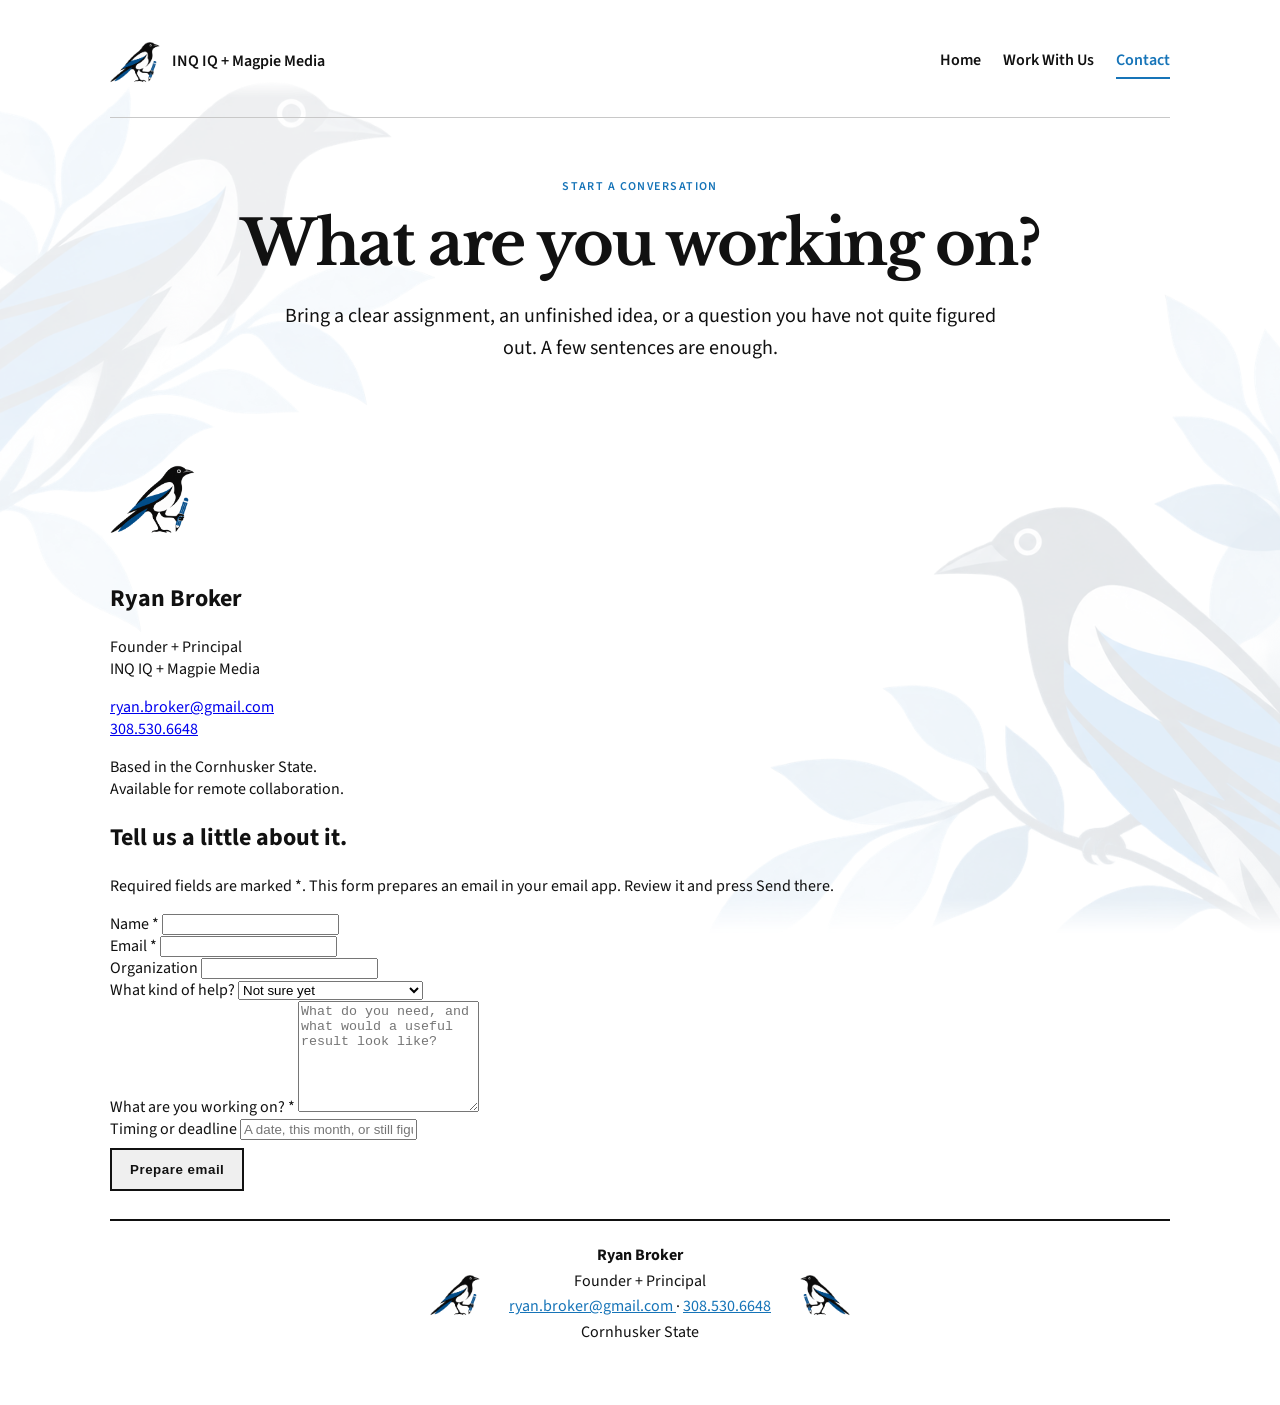
==== contact.html @ c631817b "Add contact.html for inquiry form and contact info" ====
<!doctype html>
<html lang="en">
<head>
  <meta charset="utf-8">
  <meta name="viewport" content="width=device-width, initial-scale=1">

  <title>Contact | INQ IQ + Magpie Media</title>

  <meta
    name="description"
    content="Start a conversation with Ryan Broker about strategy, writing, branding, websites, or project support."
  >

  <link rel="preconnect" href="https://fonts.googleapis.com">
  <link rel="preconnect" href="https://fonts.gstatic.com" crossorigin>

  <link
    href="https://fonts.googleapis.com/css2?family=Libre+Baskerville:wght@400;700&family=Source+Sans+3:wght@400;500;600&display=swap"
    rel="stylesheet"
  >

  <link rel="stylesheet" href="style.css?v=5">
</head>

<body>
  <img
    src="magpie-frame-corners.png"
    alt=""
    class="frame-art frame-art-corners"
    aria-hidden="true"
  >

  <main class="wrap">
    <header class="site-header">
      <a
        class="site-brand"
        href="index.html"
        aria-label="INQ IQ and Magpie Media home"
      >
        <img src="magpie-pencil.png.png" alt="" width="50">
        <span>INQ IQ + Magpie Media</span>
      </a>

      <nav class="site-nav" aria-label="Main navigation">
        <a href="index.html">Home</a>
        <a href="work-with-us.html">Work With Us</a>
        <a href="contact.html" aria-current="page">Contact</a>
      </nav>
    </header>

    <section class="inner-hero">
      <p class="page-eyebrow">START A CONVERSATION</p>

      <h1>What are you working on?</h1>

      <p class="inner-intro">
        Bring a clear assignment, an unfinished idea, or a question you
        have not quite figured out. A few sentences are enough.
      </p>
    </section>

    <section class="contact-page-grid" aria-label="Contact Ryan Broker">
      <aside class="contact-aside">
        <img
          src="magpie-pencil.png.png"
          alt=""
          class="contact-page-bird"
          width="85"
          aria-hidden="true"
        >

        <h2>Ryan Broker</h2>

        <p>
          Founder + Principal<br>
          INQ IQ + Magpie Media
        </p>

        <p>
          <a href="mailto:ryan.broker@gmail.com">
            ryan.broker@gmail.com
          </a><br>

          <a href="tel:+13085306648">308.530.6648</a>
        </p>

        <p class="contact-location">
          Based in the Cornhusker State.<br>
          Available for remote collaboration.
        </p>
      </aside>

      <div class="inquiry-panel">
        <h2>Tell us a little about it.</h2>

        <p id="form-instructions" class="form-note">
          Required fields are marked *. This form prepares an email
          in your email app. Review it and press Send there.
        </p>

        <form id="inquiry-form" aria-describedby="form-instructions">
          <div class="form-row">
            <div class="form-field">
              <label for="inquiry-name">Name *</label>

              <input
                id="inquiry-name"
                name="name"
                type="text"
                autocomplete="name"
                maxlength="150"
                required
              >
            </div>

            <div class="form-field">
              <label for="inquiry-email">Email *</label>

              <input
                id="inquiry-email"
                name="email"
                type="email"
                autocomplete="email"
                maxlength="254"
                required
              >
            </div>
          </div>

          <div class="form-field">
            <label for="inquiry-organization">Organization</label>

            <input
              id="inquiry-organization"
              name="organization"
              type="text"
              autocomplete="organization"
              maxlength="200"
            >
          </div>

          <div class="form-field">
            <label for="inquiry-interest">What kind of help?</label>

            <select id="inquiry-interest" name="interest">
              <option value="Not sure yet">Not sure yet</option>
              <option value="Branding or website">
                Branding or website
              </option>
              <option value="Writing, grant, or proposal">
                Writing, grant, or proposal
              </option>
              <option value="Strategy or problem solving">
                Strategy or problem solving
              </option>
              <option value="Ongoing support">Ongoing support</option>
              <option value="Something else">Something else</option>
            </select>
          </div>

          <div class="form-field">
            <label for="inquiry-message">What are you working on? *</label>

            <textarea
              id="inquiry-message"
              name="message"
              rows="7"
              maxlength="3000"
              placeholder="What do you need, and what would a useful result look like?"
              required
            ></textarea>
          </div>

          <div class="form-field">
            <label for="inquiry-deadline">Timing or deadline</label>

            <input
              id="inquiry-deadline"
              name="deadline"
              type="text"
              maxlength="200"
              placeholder="A date, this month, or still figuring it out"
            >
          </div>

          <button class="button" id="prepare-email" type="submit" disabled>
            Prepare email
          </button>

          <p id="form-status" class="form-note" role="status"></p>

          <noscript>
            <p>
              Please email
              <a href="mailto:ryan.broker@gmail.com">
                ryan.broker@gmail.com
              </a>
              directly to start a conversation.
            </p>
          </noscript>
        </form>
      </div>
    </section>

    <footer class="contact contact-with-magpies">
      <img
        src="magpie-pencil.png.png"
        alt=""
        class="contact-magpie contact-magpie-left"
        aria-hidden="true"
      >

      <div class="contact-info">
        <strong>Ryan Broker</strong><br>
        Founder + Principal<br>

        <a href="mailto:ryan.broker@gmail.com">
          ryan.broker@gmail.com
        </a>

        ·

        <a href="tel:+13085306648">308.530.6648</a><br>

        Cornhusker State
      </div>

      <img
        src="magpie-pencil.png.png"
        alt=""
        class="contact-magpie contact-magpie-right"
        aria-hidden="true"
      >
    </footer>
  </main>

  <script>
    const inquiryForm = document.getElementById("inquiry-form");

    inquiryForm.addEventListener("submit", function(event) {
      event.preventDefault();

      if (!inquiryForm.reportValidity()) return;

      const data = new FormData(inquiryForm);

      function value(name) {
        return String(data.get(name) || "").trim();
      }

      const subject = "Website inquiry: " + value("interest");

      const body = [
        "Name: " + value("name"),
        "Email: " + value("email"),
        "Organization: " + (value("organization") || "Not provided"),
        "Help needed: " + value("interest"),
        "Timing: " + (value("deadline") || "Not provided"),
        "",
        "What I am working on:",
        value("message")
      ].join("\n");

      document.getElementById("form-status").textContent =
        "Your email app has been requested. Review and send the message " +
        "there. If it does not open, email ryan.broker@gmail.com directly. " +
        "Your entries remain on this page.";

      window.location.href =
        "mailto:ryan.broker@gmail.com?subject=" +
        encodeURIComponent(subject) +
        "&body=" +
        encodeURIComponent(body);
    });

    document.getElementById("prepare-email").disabled = false;
  </script>
</body>
</html>
---- style.css ----
:root{
  --ink:#111;
  --blue:#1674b8;
  --green:#55a630;
  --paper:#f8f7f2;
  --line:#c8c8c8;
}

*{
  box-sizing:border-box;
}

body{
  margin:0;
  font-family:"Source Sans 3", Arial, sans-serif;
  background:var(--paper);
  color:var(--ink);
}

.wrap{
  max-width:1100px;
  margin:0 auto;
  padding:28px 20px 60px;
}

.hero{
  text-align:center;
  padding:24px 0 28px;
}

.hero h1{
  margin:0 0 10px;
  font-family:Georgia, "Times New Roman", serif;
  font-size:clamp(40px,8vw,86px);
  line-height:.95;
}

.hero p{
  font-family:"Source Sans 3", Arial, sans-serif;
  font-size:19px;
  font-weight:400;
  line-height:1.5;
  letter-spacing:0.01em;
  max-width:800px;
  margin:0 auto;
}

.brand-explainer{
  display:grid;
  grid-template-columns:1fr 1fr;
  gap:60px;
  max-width:950px;
  margin:45px auto 65px;
  align-items:start;
}

.brand-box{
  text-align:center;
}

.brand-box img{
  width:auto;
  max-width:100%;
  height:110px;
  object-fit:contain;
  display:block;
  margin:0 auto 22px;
}

.brand-box h2{
  margin:0 0 16px;
  font-family:"Libre Baskerville", Georgia, serif;
  font-size:27px;
  font-weight:700;
  line-height:1.18;
  letter-spacing:-0.02em;
}

.brand-box p{
  margin:0 auto;
  max-width:420px;
  font-family:"Source Sans 3", Arial, sans-serif;
  font-size:19px;
  font-weight:400;
  line-height:1.55;
  letter-spacing:0.005em;
}

.inqiq-explainer h2,
.inqiq-explainer p{
  color:var(--green);
}

.magpie-explainer h2,
.magpie-explainer p{
  color:var(--blue);
}

.magpie-explainer img {
  width: 100%;
  max-width: 450px;
  height: 110px;
  object-fit: contain;
}

@media (max-width: 780px) {
  .magpie-explainer img {
    height: 80px;
  }
}

.grid{
  display:grid;
  grid-template-columns:1fr 1fr;
  gap:24px;
  margin-top:28px;
}

.card{
  background:white;
  border:1px solid var(--line);
  padding:18px;
}

.card img{
  width:100%;
  height:auto;
  display:block;
  border:1px solid #e5e5e5;
}

.card h2{
  font-family:Georgia, "Times New Roman", serif;
  font-size:32px;
  margin:18px 0 8px;
}

.card p{
  font-size:16px;
  line-height:1.55;
}

.button{
  display:inline-block;
  margin-top:8px;
  padding:12px 18px;
  border:2px solid var(--ink);
  color:var(--ink);
  text-decoration:none;
  font-weight:700;
  letter-spacing:.04em;
}

.button:hover{
  background:var(--ink);
  color:white;
}

.contact{
  margin-top:28px;
  text-align:center;
}

.contact a{
  color:var(--blue);
}

@media (max-width:780px){
  .brand-explainer,
  .grid{
    grid-template-columns:1fr;
  }

  .brand-box img{
    height:80px;
  }
}
html,
body {
  background: #ffffff;
}

.wrap,
.hero,
.brand-explainer,
.grid,
.contact {
  background: transparent;
}

/* Decorative framing artwork */

/* Decorative magpie frame */

body{
  position:relative;
  overflow-x:hidden;
}

.wrap{
  position:relative;
  z-index:2;
}

.frame-art{
  position:absolute;
  pointer-events:none;
  user-select:none;
  z-index:1;
}

.frame-art-corners{
  width:100vw;
  height:auto;
  max-width:none;

  top:80px;
  left:50%;

  transform:translateX(-50%);

  opacity:0.30;

-webkit-mask-image:
  linear-gradient(
    to bottom,
    transparent 0%,
    black 2%,
    black 96%,
    transparent 100%
  );

  mask-image:
    linear-gradient(
      to bottom,
      transparent 0%,
      black 2%,
      black 96%,
      transparent 100%
    );
}
.contact-with-magpies{
  display:grid;
  grid-template-columns:60px auto 60px;
  align-items:center;
  justify-content:center;
  gap:10px;
  margin-top:28px;
  border-top:2px solid var(--ink);
  padding-top:22px;
  text-align:center;
}

.contact-info{
  min-width:300px;
  line-height:1.6;
}

.contact-magpie{
  width:50px;
  height:auto;
  display:block;
  pointer-events:none;
  user-select:none;
}

.contact-magpie-left{
  justify-self:end;
  transform:none;
}

.contact-magpie-right{
  justify-self:start;
  transform:scaleX(-1);
}
.flyer-image {
  cursor: zoom-in;
}

.flyer-image:hover {
  opacity: 0.92;
}

.lightbox {
  position: fixed;
  inset: 0;
  background: rgba(0, 0, 0, 0.90);
  display: none;
  overflow-y: auto;
  overflow-x: hidden;
  z-index: 9999;
  padding: 60px 20px;
  box-sizing: border-box;
}

.lightbox.active {
  display: block;
}

.lightbox img {
  display: block;
  width: 1100px;
  max-width: 94vw;
  height: auto;
  max-height: none;
  margin: 0 auto;
  background: white;
  box-shadow: 0 15px 60px rgba(0, 0, 0, 0.5);
}

.lightbox-close {
  position: fixed;
  top: 15px;
  right: 25px;
  border: none;
  background: transparent;
  color: white;
  font-size: 50px;
  line-height: 1;
  cursor: pointer;
  z-index: 10000;
}

.no-scroll {
  overflow: hidden;
}
.portfolio {
  margin: 28px 0 44px;
  padding: 24px 0;
  border-top: 1px solid #c8c8c8;
  border-bottom: 1px solid #c8c8c8;
  font-family: "Source Sans 3", Arial, sans-serif;
}

.portfolio-heading {
  display: flex;
  justify-content: space-between;
  align-items: center;
  gap: 20px;
  margin-bottom: 18px;
}

.portfolio-heading h2 {
  margin: 0 0 6px;
  font-family: "Source Sans 3", Arial, sans-serif;
  font-size: 18px;
  font-weight: 600;
  letter-spacing: .12em;
}

.portfolio-heading p {
  margin: 0;
  font-size: 15px;
  color: #555;
}

.portfolio-controls {
  display: flex;
  flex-shrink: 0;
  gap: 8px;
}

.portfolio-controls button {
  width: 42px;
  height: 42px;
  padding: 0;
  border: 1px solid #bbb;
  border-radius: 50%;
  background: white;
  color: #111;
  font-size: 22px;
  cursor: pointer;
}

.portfolio-controls button:hover {
  border-color: #1674b8;
  color: #1674b8;
}

.portfolio-track {
  display: flex;
  gap: 20px;
  overflow-x: auto;
  padding: 4px 2px 16px;
  scroll-snap-type: x mandatory;
  scrollbar-width: thin;
  scrollbar-color: #1674b8 #e6e6e6;
}

.portfolio-item {
  flex: 0 0 270px;
  min-width: 0;
  padding: 0;
  border: 0;
  background: transparent;
  color: #111;
  text-align: left;
  font-family: inherit;
  cursor: zoom-in;
  scroll-snap-align: start;
}

.portfolio-item img {
  display: block;
  width: 100%;
  height: 190px;
  object-fit: contain;
  background: #eceeef;
  border: 1px solid #ddd;
  border-radius: 6px;
}

.portfolio-item:hover img {
  border-color: #1674b8;
}

.portfolio-item span {
  display: block;
  margin-top: 12px;
  color: #1674b8;
  font-size: 11px;
  font-weight: 600;
  letter-spacing: .1em;
}

.portfolio-item strong {
  display: block;
  margin-top: 4px;
  font-size: 19px;
  font-weight: 600;
}

.portfolio-note {
  margin: 10px 0 0;
  font-size: 12px;
  color: #666;
}

.portfolio button:focus-visible,
.portfolio-track:focus-visible {
  outline: 3px solid #1674b8;
  outline-offset: 3px;
}

@media (max-width: 600px) {
  .portfolio-heading {
    align-items: flex-start;
  }

  .portfolio-heading h2 {
    font-size: 15px;
  }

  .portfolio-heading p {
    font-size: 13px;
  }

  .portfolio-item {
    flex-basis: 80vw;
    max-width: 300px;
  }
}
/* Gallery scrolling */

.portfolio-track {
  display: flex;
  gap: 20px;
  overflow-x: auto;
  min-width: 0;
  scroll-snap-type: x mandatory;
}

.portfolio-item {
  flex-shrink: 0;
}

.portfolio-controls button {
  cursor: pointer;
}

/* Enlarged gallery and navigation arrows */

body.no-scroll {
  overflow: hidden;
}

#lightbox {
  position: fixed;
  inset: 0;
  z-index: 9999;
  display: none;
  align-items: center;
  justify-content: center;
  padding: 60px 85px 80px;
  background: rgba(0, 0, 0, 0.94);
}

#lightbox.active {
  display: flex;
}

#lightbox-image {
  display: block;
  width: auto;
  height: auto;
  max-width: 100%;
  max-height: 100%;
  object-fit: contain;
}

#lightbox .lightbox-close {
  position: absolute;
  top: 16px;
  right: 22px;
  width: 48px;
  height: 48px;
  padding: 0;
  border: 0;
  background: transparent;
  color: white;
  font-size: 40px;
  line-height: 1;
  cursor: pointer;
}

#lightbox .lightbox-arrow {
  position: absolute;
  top: 50%;
  transform: translateY(-50%);
  display: grid;
  place-items: center;
  width: 52px;
  height: 52px;
  padding: 0;
  border: 1px solid rgba(255, 255, 255, 0.5);
  border-radius: 50%;
  background: rgba(0, 0, 0, 0.5);
  color: white;
  font-size: 28px;
  cursor: pointer;
}

#lightbox .lightbox-arrow:hover {
  background: rgba(255, 255, 255, 0.18);
}

#lightbox .lightbox-prev {
  left: 18px;
}

#lightbox .lightbox-next {
  right: 18px;
}

#lightbox button[hidden] {
  display: none;
}

#lightbox button:focus-visible {
  outline: 3px solid white;
  outline-offset: 4px;
}

#lightbox-caption {
  position: absolute;
  bottom: 18px;
  left: 70px;
  right: 70px;
  margin: 0;
  color: white;
  text-align: center;
  font-family: "Source Sans 3", Arial, sans-serif;
  font-size: 16px;
}

@media (max-width: 600px) {
  #lightbox {
    padding: 65px 52px 90px;
  }

  #lightbox .lightbox-arrow {
    width: 38px;
    height: 38px;
    font-size: 23px;
  }

  #lightbox .lightbox-prev {
    left: 7px;
  }

  #lightbox .lightbox-next {
    right: 7px;
  }

  #lightbox-caption {
    left: 20px;
    right: 20px;
    font-size: 14px;
  }
}
/* Bird beside Magpie Media Mockups */

.portfolio-brand {
  display: flex;
  align-items: center;
  gap: 14px;
  min-width: 0;
}

.portfolio-brand .portfolio-magpie {
  display: block;
  width: 50px;
  max-width: 50px;
  height: auto;
  flex: 0 0 50px;
  object-fit: contain;
}

#portfolio-title {
  text-transform: none;
}
/* Larger Magpie Media logo */

.brand-box.magpie-explainer img {
  width: 100%;
  max-width: 100%;
  height: 180px;
  object-fit: contain;
  margin: -35px auto 22px;
}

@media (max-width: 780px) {
  .brand-box.magpie-explainer img {
    height: 150px;
    margin: 0 auto 22px;
  }
}
/* Open flyers wider and allow vertical scrolling */

#lightbox.flyer-view.active {
  display: block;
  overflow-y: auto;
  padding: 65px 20px 30px;
}

#lightbox.flyer-view #lightbox-image {
  width: 1100px;
  max-width: 100%;
  height: auto;
  max-height: none;
  margin: 0 auto;
}

#lightbox.flyer-view .lightbox-close {
  position: fixed;
}

#lightbox.flyer-view #lightbox-caption {
  position: static;
  margin: 20px auto 0;
}
/* Let enlarged images grow and scroll instead of shrinking */

#lightbox.active {
  display: block;
  overflow: auto;
  padding: 65px 20px 30px;
}

#lightbox #lightbox-image {
  width: 1100px;
  max-width: none;
  height: auto;
  max-height: none;
  margin: 0 auto;
}

#lightbox .lightbox-close {
  position: fixed;
}

#lightbox #lightbox-caption {
  position: static;
  margin: 20px auto 0;
}

#lightbox .lightbox-arrow {
  position: fixed;
}
/* Contact button beneath the opening paragraph */

.hero .hero-contact {
  margin-top: 24px;
}

/* Introduction above the contact information */

.about-ryan {
  max-width: 800px;
  margin: 48px auto 36px;
  padding: 28px 0 0;
  border-top: 1px solid var(--line);
  text-align: left;
}

.about-ryan h2 {
  margin: 0 0 16px;
  font-family: "Libre Baskerville", Georgia, serif;
  font-size: clamp(26px, 4vw, 34px);
  line-height: 1.2;
}

.about-ryan p {
  margin: 0 0 16px;
  font-size: 19px;
  line-height: 1.6;
}

.about-ryan p:last-child {
  margin-bottom: 0;
}
/* Bird loading screen */

#site-loader {
  position: fixed;
  inset: 0;
  z-index: 20000;
  display: grid;
  place-items: center;
  background: white;
  opacity: 1;
  transition: opacity 0.4s ease;
}

#site-loader img {
  display: block;
  width: 100px;
  height: auto;
}

#site-loader.is-loaded {
  opacity: 0;
  pointer-events: none;
}

@media (prefers-reduced-motion: reduce) {
  #site-loader {
    transition: none;
  }
}
/* Navigation shared across all pages */

.site-header {
  display: flex;
  align-items: center;
  justify-content: space-between;
  gap: 24px;
  padding-bottom: 22px;
  margin-bottom: 20px;
  border-bottom: 1px solid var(--line);
}

.site-brand {
  display: flex;
  align-items: center;
  gap: 12px;
  color: var(--ink);
  text-decoration: none;
  font-size: 16px;
  font-weight: 600;
}

.site-brand img {
  display: block;
  width: 50px;
  max-width: 50px;
  height: auto;
  flex: 0 0 50px;
}

.site-nav {
  display: flex;
  flex-wrap: wrap;
  gap: 22px;
}

.site-nav a {
  padding: 6px 0;
  color: var(--ink);
  text-decoration: none;
  font-size: 16px;
  font-weight: 600;
  border-bottom: 2px solid transparent;
}

.site-nav a:hover,
.site-nav a[aria-current="page"] {
  color: var(--blue);
  border-bottom-color: var(--blue);
}

/* Page introduction */

.inner-hero {
  max-width: 900px;
  margin: 0 auto;
  padding: 40px 0 54px;
  text-align: center;
}

.page-eyebrow {
  margin: 0 0 14px;
  color: var(--blue);
  font-size: 12px;
  font-weight: 600;
  letter-spacing: 0.12em;
}

.inner-hero h1 {
  margin: 0 0 22px;
  font-family: "Libre Baskerville", Georgia, serif;
  font-size: clamp(34px, 5.5vw, 62px);
  line-height: 1.12;
  letter-spacing: -0.035em;
}

.inner-intro {
  max-width: 720px;
  margin: 0 auto 24px;
  font-size: 20px;
  line-height: 1.6;
}

/* Section headings and foreground birds */

.service-section,
.process-section,
.engagement-section {
  padding: 36px 0;
  border-top: 1px solid var(--line);
}

.section-heading-with-bird {
  display: flex;
  align-items: center;
  gap: 16px;
  margin-bottom: 26px;
}

.section-bird {
  display: block;
  width: 50px;
  max-width: 50px;
  height: auto;
  flex: 0 0 50px;
}

.service-section h2,
.process-section h2,
.engagement-section h2,
.page-cta h2 {
  margin: 0 0 16px;
  font-family: "Libre Baskerville", Georgia, serif;
  font-size: clamp(25px, 3.5vw, 34px);
  line-height: 1.25;
}

.section-heading-with-bird h2 {
  margin: 0;
}

/* What can you bring us? */

.assignment-grid {
  display: grid;
  grid-template-columns: repeat(3, minmax(0, 1fr));
  gap: 24px;
}

.assignment-card {
  padding: 26px;
  border: 1px solid var(--line);
  background: rgba(255, 255, 255, 0.95);
}

.assignment-card h3,
.process-grid h3,
.engagement-grid h3 {
  margin: 0 0 14px;
  font-family: "Libre Baskerville", Georgia, serif;
  font-size: 22px;
  line-height: 1.35;
}

.assignment-card p,
.assignment-card li,
.process-grid p,
.engagement-grid p {
  font-size: 17px;
  line-height: 1.6;
}

.assignment-card ul {
  padding-left: 20px;
  margin: 18px 0;
}

.assignment-card li {
  margin-bottom: 7px;
}

.assignment-card .page-eyebrow {
  font-size: 12px;
  line-height: 1.5;
}

.assignment-card .service-brand-label {
  margin: 24px 0 0;
  color: var(--blue);
  font-size: 11px;
  font-weight: 600;
  letter-spacing: 0.09em;
}

/* How we work */

.section-intro {
  margin: 0 0 28px;
  font-size: 19px;
  line-height: 1.6;
}

.process-grid {
  display: grid;
  grid-template-columns: repeat(3, minmax(0, 1fr));
  gap: 24px;
  list-style: none;
  padding: 0;
  margin: 0;
}

.process-grid li {
  padding: 24px;
  background: rgba(255, 255, 255, 0.95);
  border-left: 3px solid var(--blue);
}

.process-number {
  display: block;
  margin-bottom: 16px;
  color: var(--blue);
  font-size: 28px;
  font-weight: 600;
}

.process-grid p,
.engagement-grid p {
  margin: 0;
}

/* Project and ongoing support options */

.engagement-grid {
  display: grid;
  grid-template-columns: repeat(2, minmax(0, 1fr));
  gap: 36px;
}

.engagement-grid article {
  padding: 20px;
  background: rgba(255, 255, 255, 0.95);
}

/* Closing invitation */

.page-cta {
  padding: 40px 20px;
  margin: 20px 0 40px;
  border: 1px solid var(--line);
  background: rgba(255, 255, 255, 0.95);
  text-align: center;
}

.page-cta .section-bird {
  margin: 0 auto 18px;
}

.page-cta p {
  font-size: 19px;
  line-height: 1.6;
}

/* Keyboard focus */

.site-header a:focus-visible,
.page-cta a:focus-visible,
.inner-hero a:focus-visible {
  outline: 3px solid var(--blue);
  outline-offset: 4px;
}

/* Tablet and mobile layouts */

@media (max-width: 780px) {
  .site-header {
    flex-direction: column;
    align-items: flex-start;
    gap: 16px;
  }

  .site-nav {
    gap: 20px;
  }

  .inner-hero {
    padding: 25px 0 36px;
  }

  .assignment-grid,
  .process-grid,
  .engagement-grid {
    grid-template-columns: 1fr;
  }
}

@media (max-width: 480px) {
  .assignment-card,
  .process-grid li {
    padding: 20px;
  }

  .contact-with-magpies {
    grid-template-columns: 35px minmax(0, 1fr) 35px;
    gap: 8px;
  }

  .contact-with-magpies .contact-info {
    min-width: 0;
    overflow-wrap: anywhere;
  }

  .contact-with-magpies .contact-magpie {
    width: 35px;
  }
}
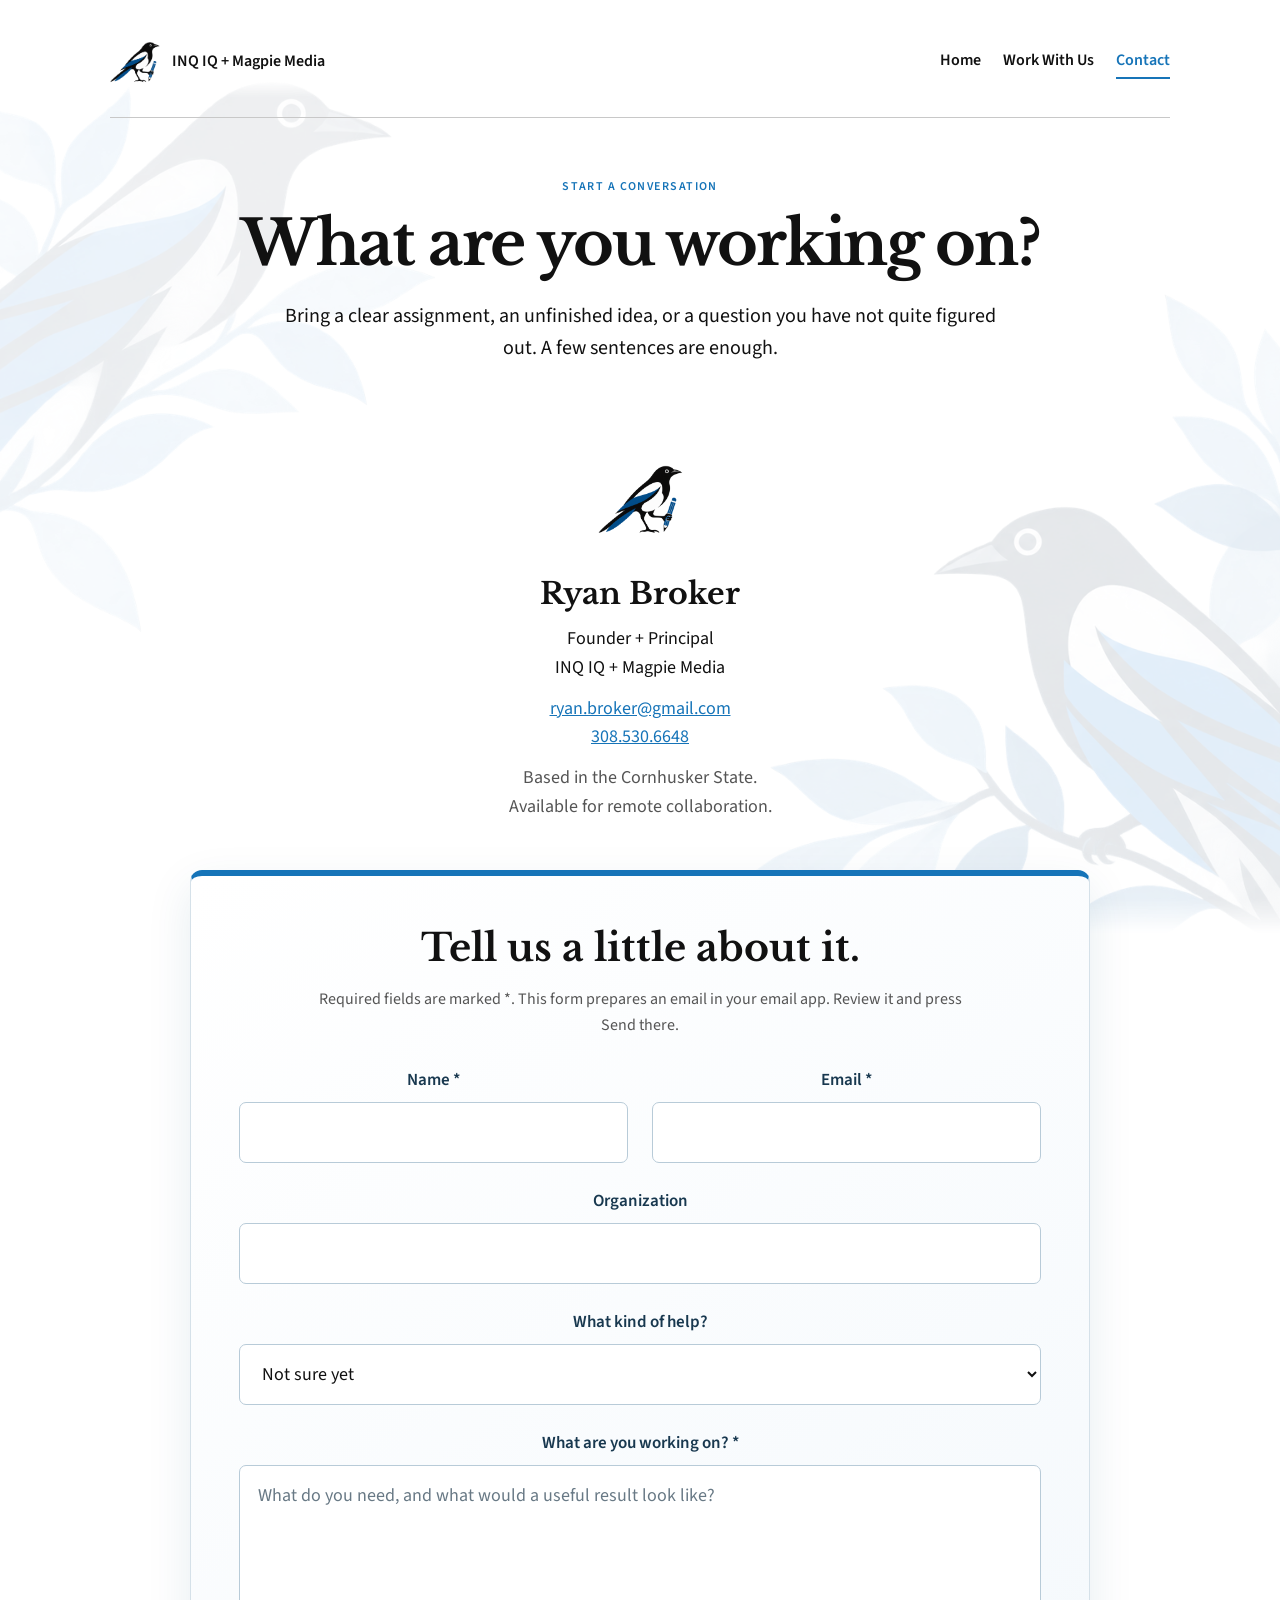
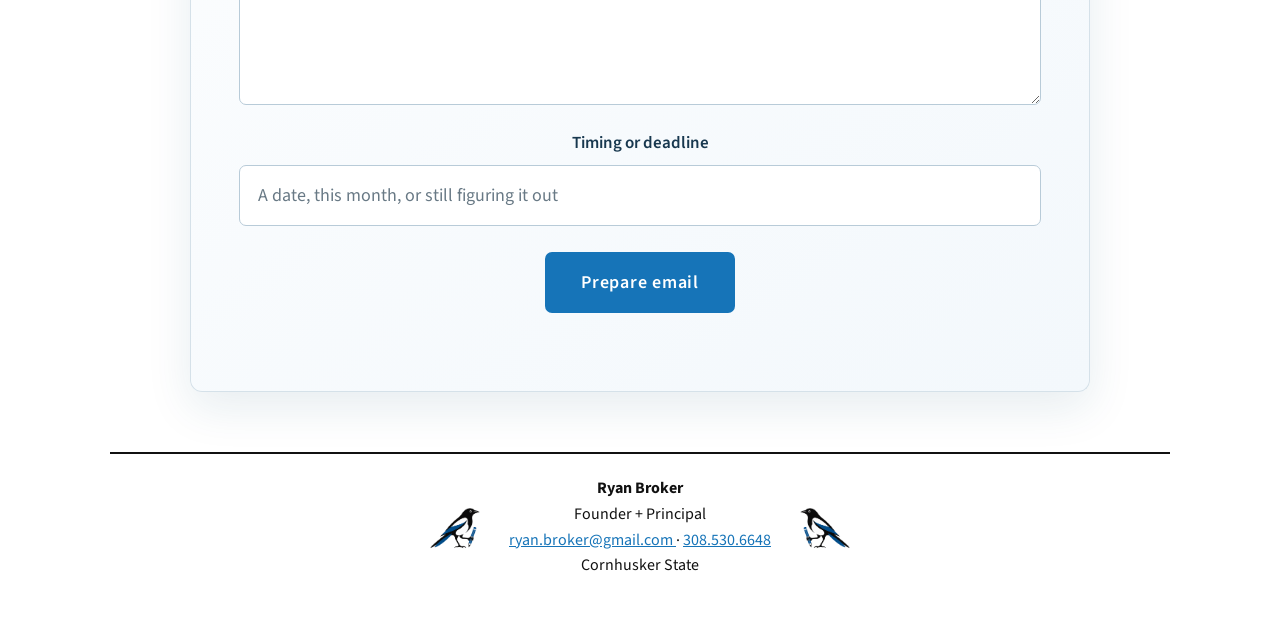
==== commit 9da48ec0: "Update stylesheet version in contact.html" ====
--- a/contact.html
+++ b/contact.html
@@ -19,7 +19,7 @@
     rel="stylesheet"
   >
 
-  <link rel="stylesheet" href="style.css?v=5">
+  <link rel="stylesheet" href="style.css?v=6">
 </head>
 
 <body>
--- a/style.css
+++ b/style.css
@@ -1043,3 +1043,359 @@
     width: 35px;
   }
 }
+/* Contact page layout */
+
+.contact-page-grid {
+  display: grid;
+  grid-template-columns: minmax(0, 1fr) minmax(0, 2fr);
+  gap: 48px;
+  margin-bottom: 50px;
+  align-items: start;
+}
+
+.contact-aside {
+  padding-top: 20px;
+}
+
+.contact-page-bird {
+  display: block;
+  width: 85px;
+  max-width: 85px;
+  height: auto;
+  margin-bottom: 24px;
+}
+
+.contact-page-grid h2 {
+  margin: 0 0 16px;
+  font-family: "Libre Baskerville", Georgia, serif;
+  font-size: clamp(25px, 3.5vw, 32px);
+  line-height: 1.25;
+}
+
+.contact-aside h2 {
+  font-size: 26px;
+}
+
+.contact-aside p {
+  font-size: 18px;
+  line-height: 1.65;
+}
+
+.contact-aside a {
+  color: var(--blue);
+  overflow-wrap: anywhere;
+}
+
+.contact-location {
+  color: #555;
+}
+
+/* Form */
+
+.inquiry-panel {
+  padding: 30px;
+  border: 1px solid var(--line);
+  background: rgba(255, 255, 255, 0.97);
+}
+
+.form-note {
+  margin: 0 0 24px;
+  color: #555;
+  font-size: 15px;
+  line-height: 1.5;
+}
+
+.form-row {
+  display: grid;
+  grid-template-columns: repeat(2, minmax(0, 1fr));
+  gap: 18px;
+}
+
+.form-field {
+  margin-bottom: 20px;
+}
+
+.form-field label {
+  display: block;
+  margin-bottom: 8px;
+  font-size: 16px;
+  font-weight: 600;
+}
+
+.form-field input,
+.form-field select,
+.form-field textarea {
+  display: block;
+  width: 100%;
+  min-width: 0;
+  padding: 12px;
+  border: 1px solid #aaa;
+  border-radius: 0;
+  background: white;
+  color: var(--ink);
+  font: inherit;
+  font-size: 17px;
+}
+
+.form-field textarea {
+  resize: vertical;
+  min-height: 170px;
+}
+
+.form-field input:focus,
+.form-field select:focus,
+.form-field textarea:focus {
+  outline: 2px solid var(--blue);
+  outline-offset: 2px;
+}
+
+.inquiry-panel .button {
+  background: white;
+  font: inherit;
+  font-weight: 600;
+  cursor: pointer;
+}
+
+.inquiry-panel .button:hover {
+  background: var(--ink);
+  color: white;
+}
+
+.inquiry-panel .button:focus-visible {
+  outline: 3px solid var(--blue);
+  outline-offset: 4px;
+}
+
+.inquiry-panel .button:disabled {
+  opacity: 0.5;
+  cursor: default;
+}
+
+#form-status:not(:empty) {
+  margin: 20px 0 0;
+}
+
+/* Mobile contact layout */
+
+@media (max-width: 780px) {
+  .contact-page-grid {
+    grid-template-columns: 1fr;
+    gap: 24px;
+  }
+
+  .contact-aside {
+    padding-top: 0;
+  }
+
+  .inquiry-panel {
+    padding: 22px;
+  }
+}
+
+@media (max-width: 480px) {
+  .form-row {
+    grid-template-columns: 1fr;
+    gap: 0;
+  }
+}
+/* Centered contact page */
+
+.contact-page-grid {
+  display: flex;
+  flex-direction: column;
+  align-items: center;
+  gap: 36px;
+  width: 100%;
+  margin: 0 auto 60px;
+}
+
+.contact-aside {
+  width: 100%;
+  padding: 0;
+  text-align: center;
+}
+
+.contact-page-bird {
+  display: block;
+  width: 85px;
+  max-width: 85px;
+  height: auto;
+  margin: 0 auto 20px;
+}
+
+.contact-aside h2 {
+  margin: 0 0 12px;
+  font-family: "Libre Baskerville", Georgia, serif;
+  font-size: 30px;
+}
+
+.contact-aside p {
+  margin: 12px 0;
+  font-size: 18px;
+  line-height: 1.6;
+}
+
+.contact-aside a {
+  color: var(--blue);
+  overflow-wrap: anywhere;
+}
+
+.contact-location {
+  color: #555;
+}
+
+/* Larger form panel */
+
+.inquiry-panel {
+  width: 100%;
+  max-width: 900px;
+  padding: 48px;
+  border: 1px solid #d5e1e9;
+  border-top: 6px solid var(--blue);
+  border-radius: 12px;
+  background: linear-gradient(145deg, #ffffff, #f3f8fc);
+  box-shadow: 0 16px 45px rgba(22, 74, 110, 0.1);
+}
+
+.inquiry-panel h2 {
+  margin: 0 0 16px;
+  text-align: center;
+  font-family: "Libre Baskerville", Georgia, serif;
+  font-size: clamp(27px, 4vw, 38px);
+  line-height: 1.25;
+}
+
+.inquiry-panel .form-note {
+  max-width: 650px;
+  margin: 0 auto 30px;
+  text-align: center;
+  color: #555;
+  font-size: 16px;
+  line-height: 1.6;
+}
+
+/* Form fields */
+
+.inquiry-panel .form-row {
+  display: grid;
+  grid-template-columns: repeat(2, minmax(0, 1fr));
+  gap: 24px;
+}
+
+.inquiry-panel .form-field {
+  margin-bottom: 26px;
+}
+
+.inquiry-panel label {
+  display: block;
+  margin-bottom: 10px;
+  text-align: center;
+  color: #18384f;
+  font-size: 17px;
+  font-weight: 600;
+}
+
+.inquiry-panel input,
+.inquiry-panel select,
+.inquiry-panel textarea {
+  display: block;
+  width: 100%;
+  min-width: 0;
+  padding: 16px 18px;
+  border: 1px solid #b8cbd8;
+  border-radius: 7px;
+  background: white;
+  color: var(--ink);
+  font-family: "Source Sans 3", Arial, sans-serif;
+  font-size: 18px;
+  line-height: 1.5;
+  transition: border-color 0.2s, box-shadow 0.2s;
+}
+
+.inquiry-panel input,
+.inquiry-panel select {
+  min-height: 58px;
+}
+
+.inquiry-panel textarea {
+  min-height: 240px;
+  resize: vertical;
+}
+
+.inquiry-panel input::placeholder,
+.inquiry-panel textarea::placeholder {
+  color: #687985;
+}
+
+.inquiry-panel input:focus,
+.inquiry-panel select:focus,
+.inquiry-panel textarea:focus {
+  border-color: var(--blue);
+  outline: 2px solid var(--blue);
+  outline-offset: 2px;
+  box-shadow: 0 0 0 5px rgba(22, 116, 184, 0.08);
+}
+
+/* Centered blue button */
+
+.inquiry-panel .button {
+  display: block;
+  width: fit-content;
+  max-width: 100%;
+  min-height: 58px;
+  margin: 8px auto 0;
+  padding: 16px 34px;
+  border: 2px solid var(--blue);
+  border-radius: 7px;
+  background: var(--blue);
+  color: white;
+  font-family: "Source Sans 3", Arial, sans-serif;
+  font-size: 18px;
+  font-weight: 600;
+  cursor: pointer;
+}
+
+.inquiry-panel .button:hover {
+  border-color: #105887;
+  background: #105887;
+  color: white;
+}
+
+.inquiry-panel .button:focus-visible {
+  outline: 3px solid var(--blue);
+  outline-offset: 4px;
+}
+
+.inquiry-panel .button:disabled {
+  opacity: 0.5;
+  cursor: default;
+}
+
+.inquiry-panel #form-status:not(:empty) {
+  margin: 24px auto 0;
+}
+
+/* Smaller screens */
+
+@media (max-width: 600px) {
+  .inquiry-panel {
+    padding: 28px 20px;
+  }
+
+  .inquiry-panel .form-row {
+    grid-template-columns: 1fr;
+    gap: 0;
+  }
+
+  .inquiry-panel textarea {
+    min-height: 200px;
+  }
+}
+
+@media (prefers-reduced-motion: reduce) {
+  .inquiry-panel input,
+  .inquiry-panel select,
+  .inquiry-panel textarea {
+    transition: none;
+  }
+}
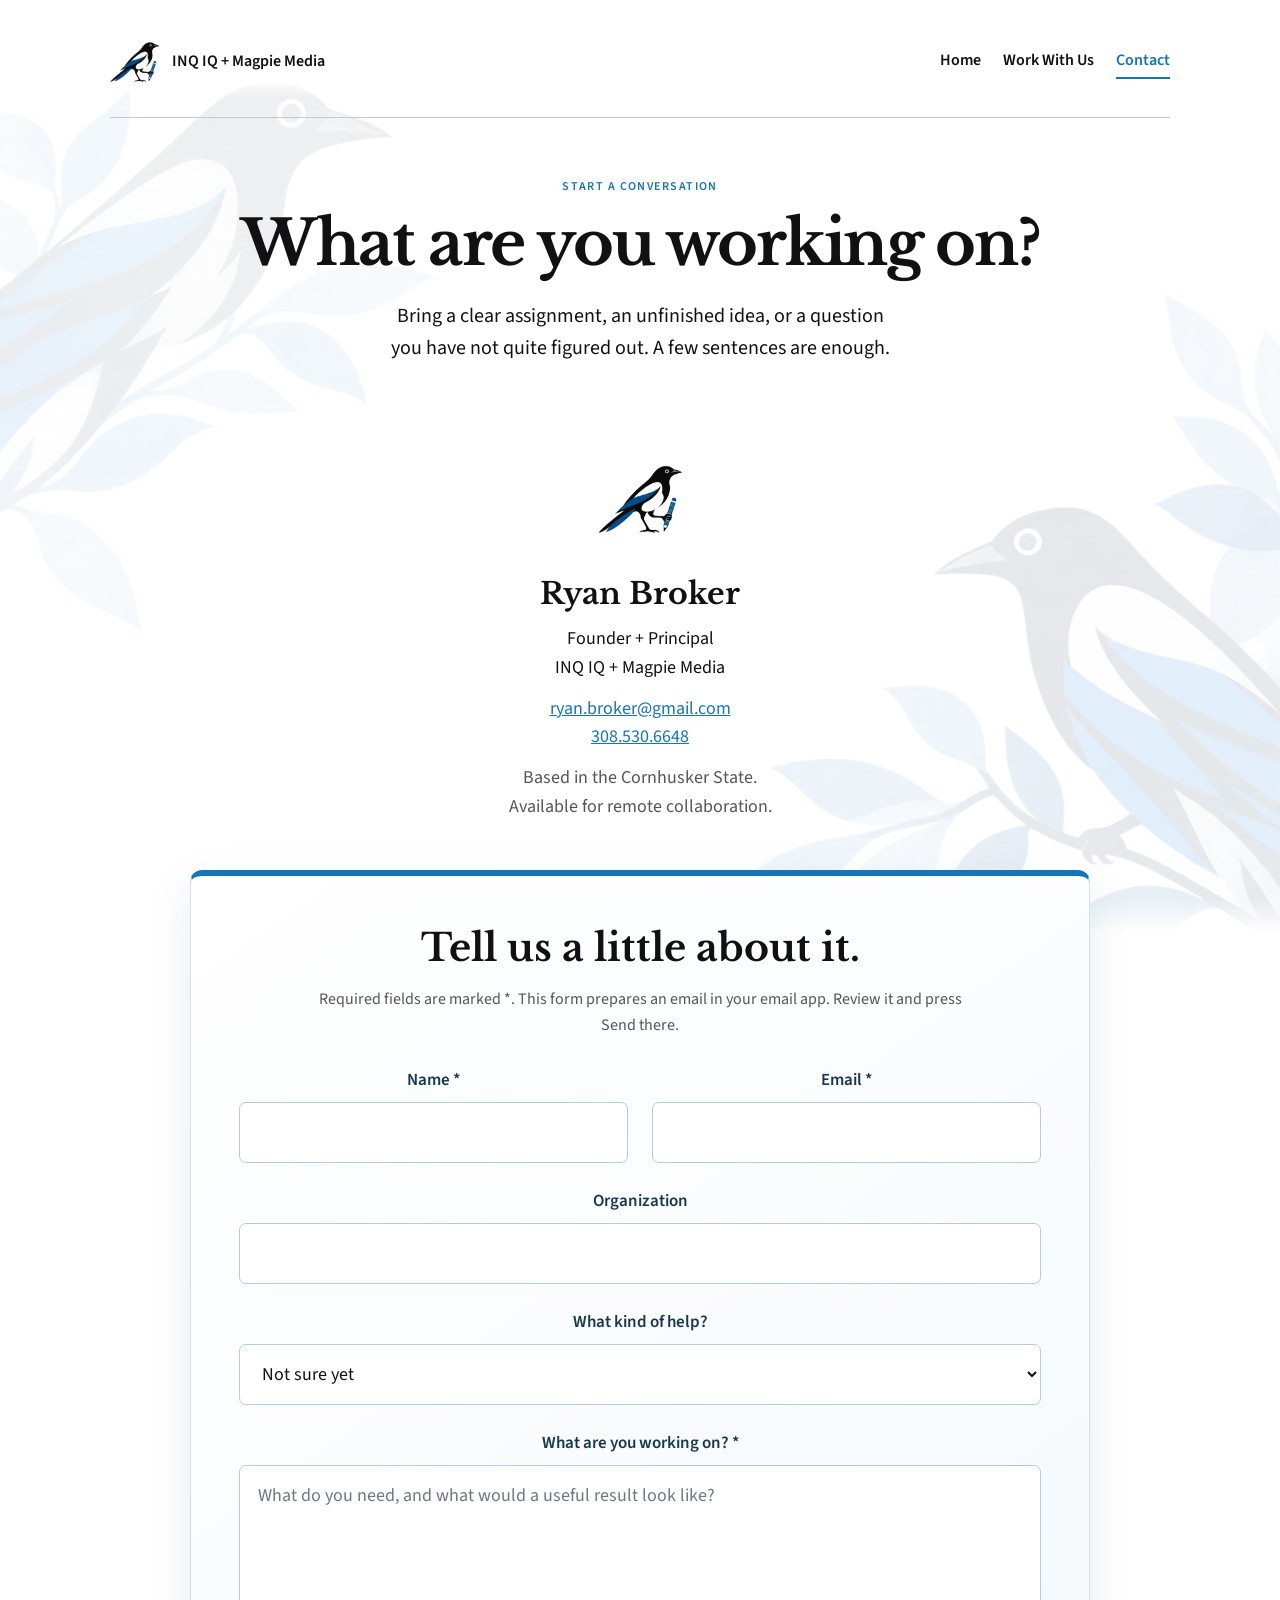
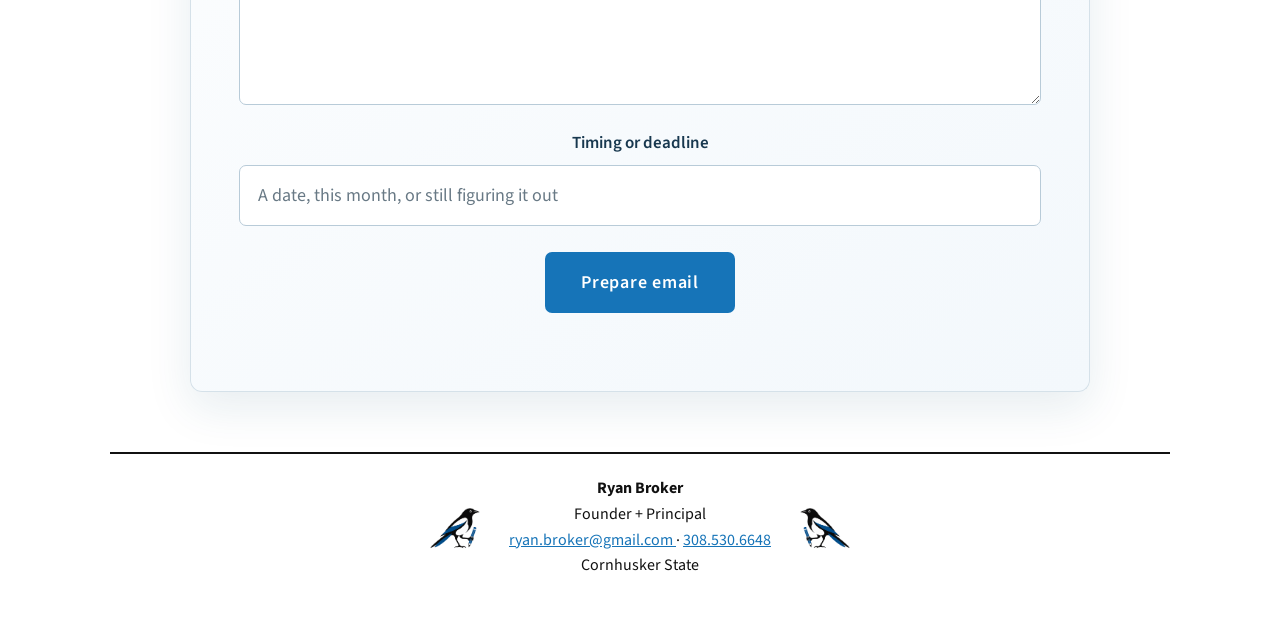
==== commit 1a50e5c9: "Update contact.html" ====
--- a/contact.html
+++ b/contact.html
@@ -54,7 +54,7 @@
       <h1>What are you working on?</h1>
 
       <p class="inner-intro">
-        Bring a clear assignment, an unfinished idea, or a question you
+        Bring a clear assignment, an unfinished idea, or a question<br> you
         have not quite figured out. A few sentences are enough.
       </p>
     </section>
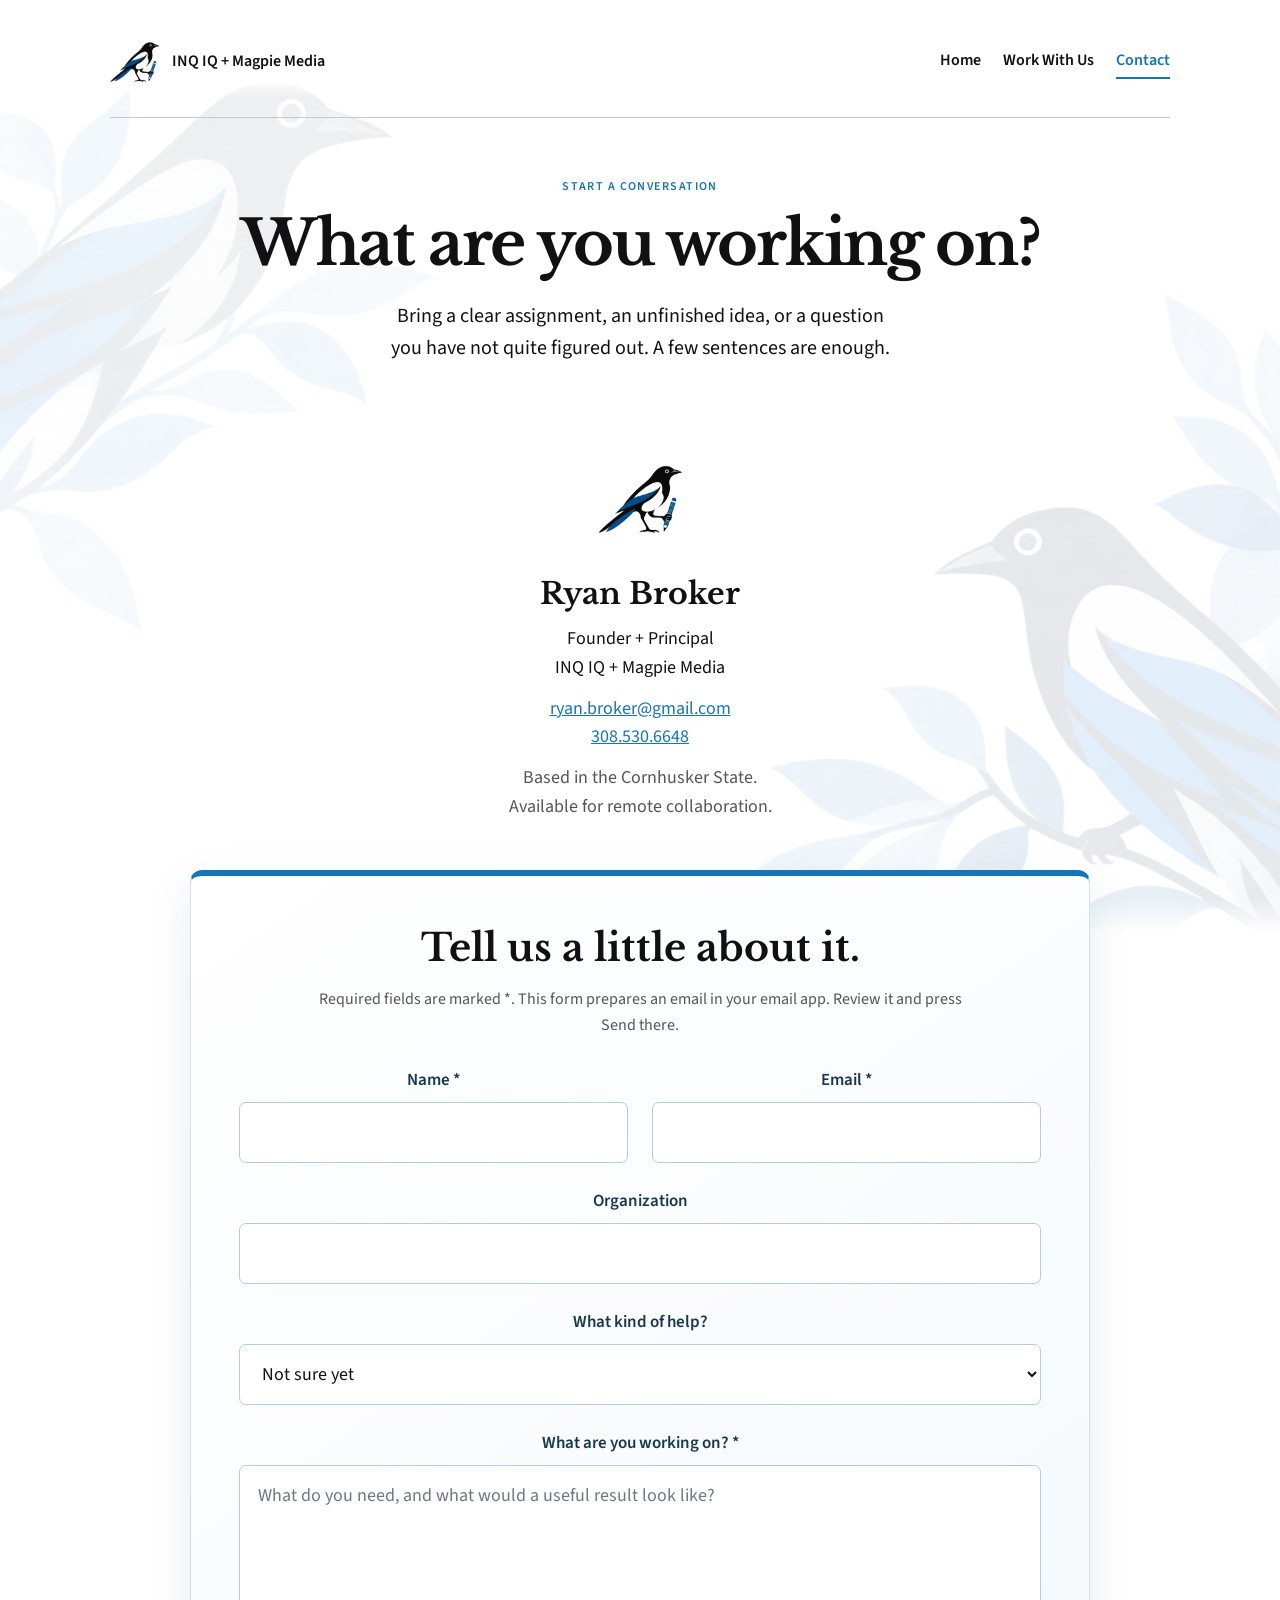
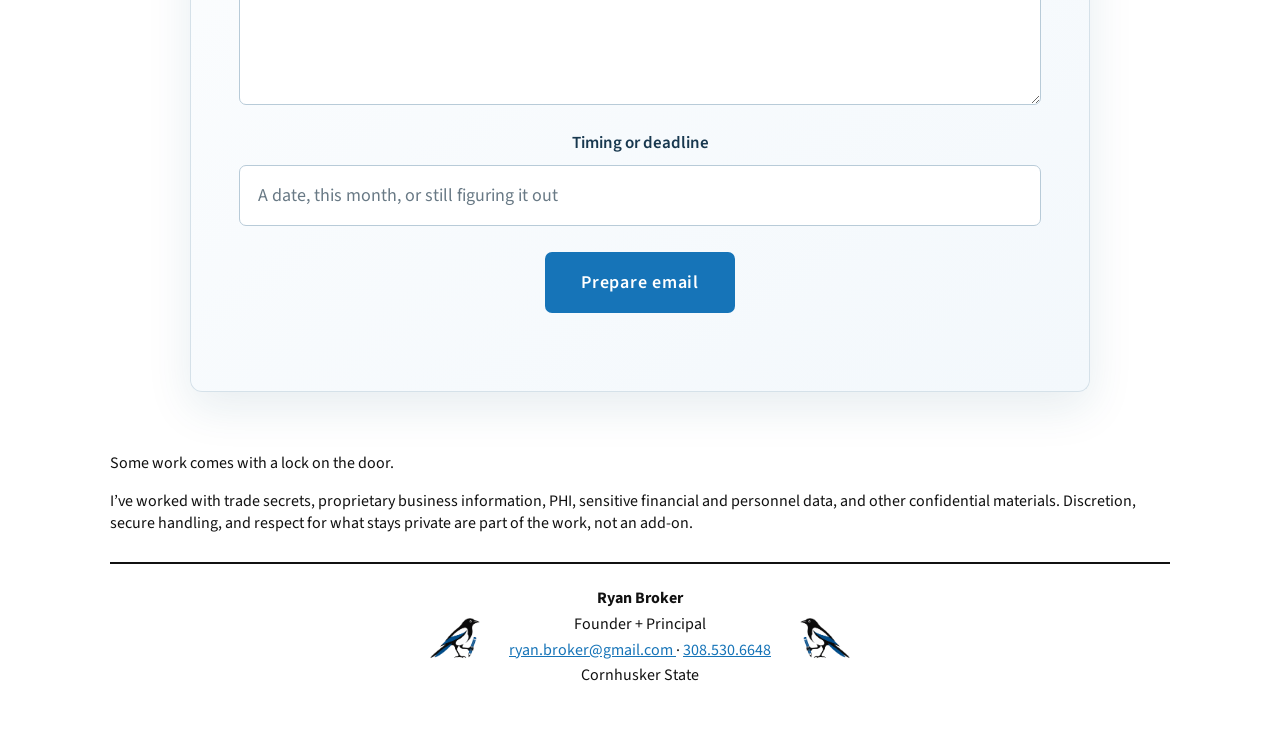
==== commit 5113ec77: "Add confidentiality note section to contact.html Added a confidentiality note section to emphasize t" ====
--- a/contact.html
+++ b/contact.html
@@ -200,6 +200,19 @@
           </noscript>
         </form>
       </div>
+       </section>
+
+    <section class="confidentiality-note" aria-label="Confidentiality">
+      <p class="confidentiality-kicker">
+        Some work comes with a lock on the door.
+      </p>
+
+      <p>
+        I’ve worked with trade secrets, proprietary business information,
+        PHI, sensitive financial and personnel data, and other confidential
+        materials. Discretion, secure handling, and respect for what stays
+        private are part of the work, not an add-on.
+      </p>
     </section>
 
     <footer class="contact contact-with-magpies">
